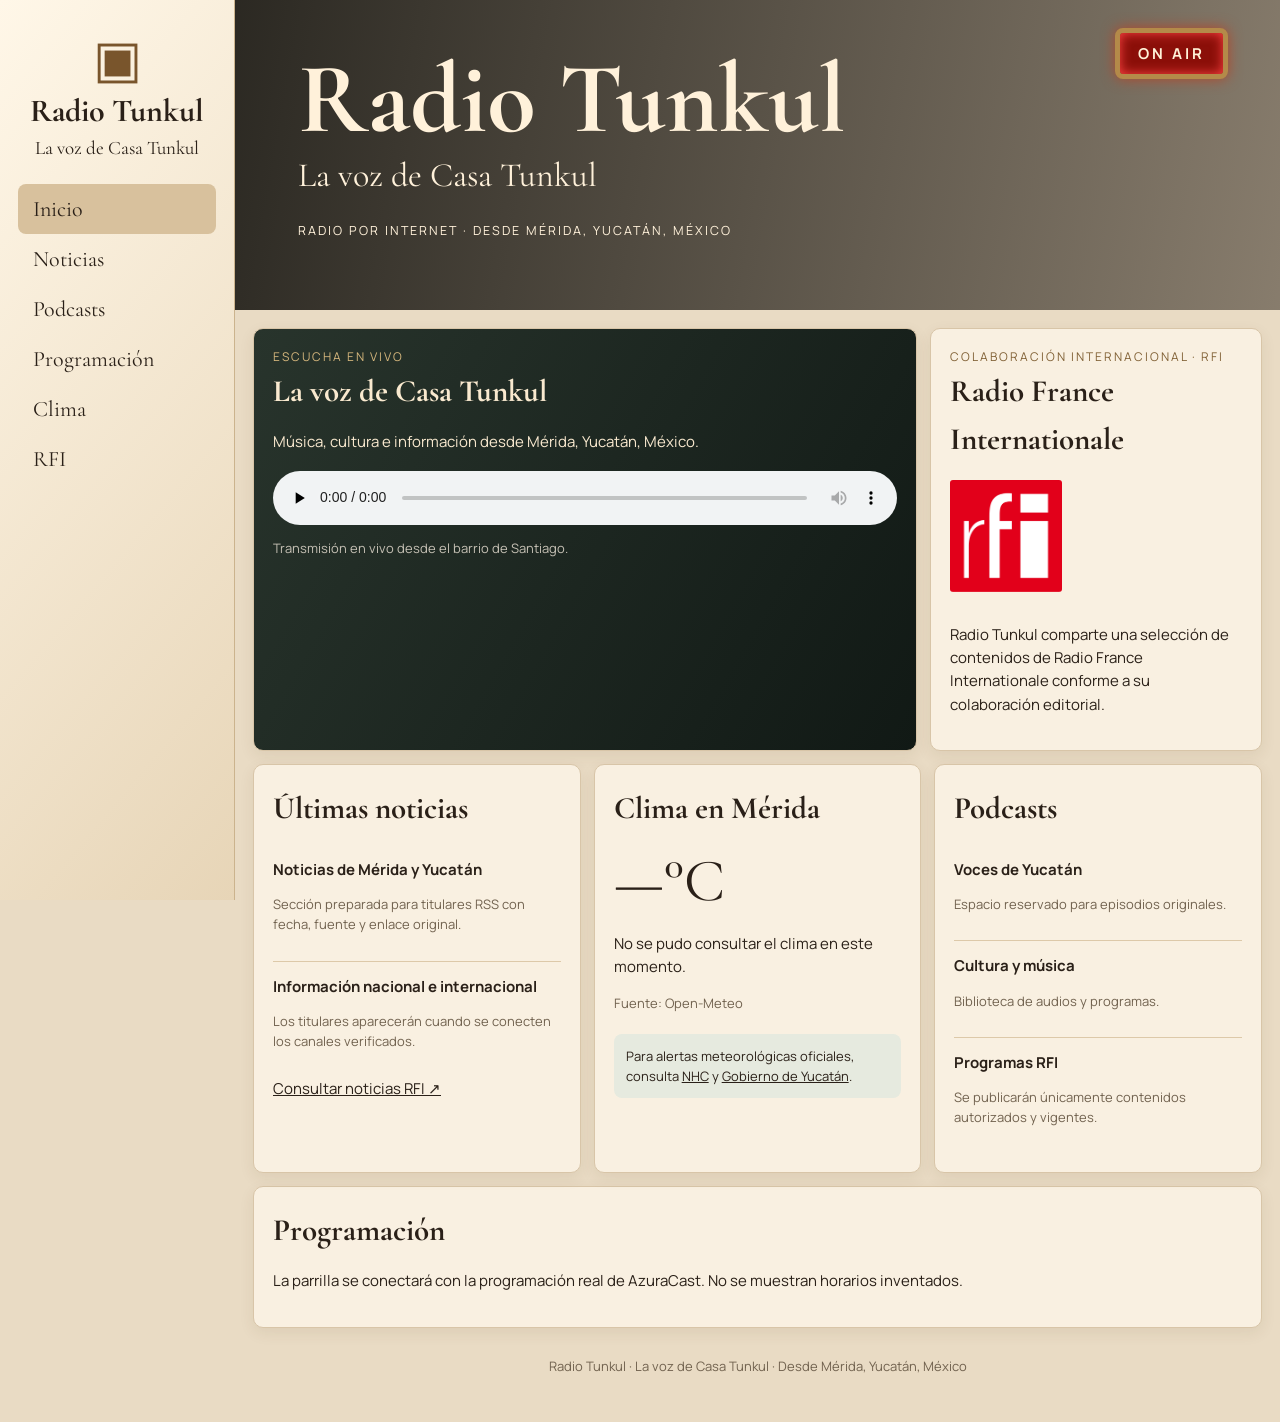
==== radio/index.html @ 583a56f0 "Add Radio Tunkul vintage page with live player" ====
<!doctype html>
<html lang="es">
<head>
  <meta charset="utf-8">
  <meta name="viewport" content="width=device-width,initial-scale=1">
  <title>Radio Tunkul | La voz de Casa Tunkul</title>
  <link rel="preconnect" href="https://fonts.googleapis.com">
  <link rel="preconnect" href="https://fonts.gstatic.com" crossorigin>
  <link href="https://fonts.googleapis.com/css2?family=Cormorant+Garamond:wght@500;600;700&family=Manrope:wght@400;500;700&display=swap" rel="stylesheet">
  <style>
    :root{--paper:#f4ead9;--gold:#b88a4a;--ink:#2a2018;--forest:#19211e;--line:#d8c5a8}*{box-sizing:border-box}html{scroll-behavior:smooth}body{margin:0;background:#e9dbc4;color:var(--ink);font:15px/1.55 Manrope,Arial,sans-serif}h1,h2,.brand{font-family:"Cormorant Garamond",Georgia,serif}a{color:inherit}.side{position:fixed;inset:0 auto 0 0;width:235px;padding:28px 18px;background:linear-gradient(130deg,#fff7e8,#e7d5b7);border-right:1px solid #cbb38d;z-index:2}.logo{text-align:center;padding:6px 0 25px}.mark{font:52px/1 Georgia,serif;color:#79552c}.brand{font-size:32px;font-weight:700}.tag{font:19px "Cormorant Garamond",Georgia,serif}.side nav a{display:block;padding:12px 15px;border-radius:8px;text-decoration:none;font:22px "Cormorant Garamond",Georgia,serif}.side nav a:hover,.side nav a:first-child{background:#d8c19d}main{margin-left:235px}.hero{position:relative;min-height:310px;padding:55px 6%;color:#fff1da;background:linear-gradient(100deg,rgba(17,16,12,.88),rgba(29,21,13,.48)),url("https://images.unsplash.com/photo-1516280440614-37939bbacd81?w=1400") center/cover}.hero h1{margin:0;font-size:clamp(55px,8vw,100px);line-height:.9}.hero p{margin:10px 0 22px;font:34px "Cormorant Garamond",Georgia,serif}.hero small{letter-spacing:2px}.onair{position:absolute;right:5%;top:28px;padding:9px 18px;border:5px solid #b48a49;border-radius:8px;background:#8b0f09;color:#fff2d8;box-shadow:0 0 14px #b3482b,inset 0 0 12px #f44;font-weight:700;letter-spacing:3px}.content{max-width:1500px;margin:auto;padding:18px}.top,.grid{display:grid;gap:13px}.top{grid-template-columns:2fr 1fr}.grid{grid-template-columns:repeat(3,1fr);margin-top:13px}.card{padding:19px;border:1px solid var(--line);border-radius:10px;background:#f9f0e1;box-shadow:0 5px 15px #5b3a1b15}.player{color:#f9e9cf;background:linear-gradient(120deg,#28342c,#111915)}.eyebrow{color:#d6b77d;font-size:12px;letter-spacing:2px;text-transform:uppercase}.player h2{margin:10px 0;font-size:40px}.card h2{margin:0 0 13px;font-size:31px}audio{display:block;width:100%;margin:18px 0 10px;accent-color:var(--gold)}.note,.muted{font-size:13px}.note{color:#c6c1b5}.muted{color:#71624f}.rfi-logo{width:112px;height:112px;object-fit:contain;border-radius:3px;margin:4px 0 10px}.item{padding:13px 0;border-top:1px solid #ddc9a9}.item:first-of-type{border-top:0}.temperature{font:60px "Cormorant Garamond",Georgia,serif}.notice{margin-top:20px;padding:12px;border-radius:8px;background:#e6eadf;font-size:13px}.foot{margin-top:13px}.copyright{text-align:center;padding:15px;color:#71624f;font-size:13px}@media(max-width:900px){.side{position:static;width:auto;padding:10px 15px}.logo{padding:0}.mark{font-size:28px}.brand{font-size:25px}.side nav{display:flex;gap:3px;overflow:auto}.side nav a{padding:10px;white-space:nowrap;font-size:18px}main{margin:0}.hero{min-height:280px;padding:75px 20px 30px}.onair{top:14px;right:14px;font-size:13px;border-width:4px}.top,.grid{grid-template-columns:1fr}.content{padding:10px}}
  </style>
</head>
<body>
  <aside class="side"><div class="logo"><div class="mark" aria-hidden="true">▣</div><div class="brand">Radio Tunkul</div><div class="tag">La voz de Casa Tunkul</div></div><nav><a href="#inicio">Inicio</a><a href="#noticias">Noticias</a><a href="#podcasts">Podcasts</a><a href="#programacion">Programación</a><a href="#clima">Clima</a><a href="#rfi">RFI</a></nav></aside>
  <main>
    <header class="hero" id="inicio"><div class="onair">ON AIR</div><h1>Radio Tunkul</h1><p>La voz de Casa Tunkul</p><small>RADIO POR INTERNET · DESDE MÉRIDA, YUCATÁN, MÉXICO</small></header>
    <div class="content">
      <div class="top">
        <section class="card player"><div class="eyebrow">Escucha en vivo</div><h2>La voz de Casa Tunkul</h2><p>Música, cultura e información desde Mérida, Yucatán, México.</p><audio controls preload="none" aria-label="Escuchar Radio Tunkul"><source src="/radio-stream/listen/radio_tunkul/radio.mp3" type="audio/mpeg">Tu navegador no puede reproducir esta señal.</audio><p class="note" id="now-playing">Transmisión en vivo desde el barrio de Santiago.</p></section>
        <section class="card" id="rfi"><div class="eyebrow" style="color:#816136">Colaboración internacional · RFI</div><h2>Radio France Internationale</h2><a href="https://www.rfi.fr/es/" rel="noopener" target="_blank" aria-label="Visitar RFI"><img class="rfi-logo" alt="Logotipo de Radio France Internationale" src="[data-uri]"></a><p>Radio Tunkul comparte una selección de contenidos de Radio France Internationale conforme a su colaboración editorial.</p></section>
      </div>
      <div class="grid"><section class="card" id="noticias"><h2>Últimas noticias</h2><div class="item"><strong>Noticias de Mérida y Yucatán</strong><p class="muted">Sección preparada para titulares RSS con fecha, fuente y enlace original.</p></div><div class="item"><strong>Información nacional e internacional</strong><p class="muted">Los titulares aparecerán cuando se conecten los canales verificados.</p></div><a href="https://www.rfi.fr/es/" rel="noopener" target="_blank">Consultar noticias RFI ↗</a></section><section class="card" id="clima"><h2>Clima en Mérida</h2><div class="temperature" id="temperature">—°C</div><p id="weather">Consultando el tiempo actual…</p><p class="muted" id="updated">Fuente: Open-Meteo</p><div class="notice">Para alertas meteorológicas oficiales, consulta <a href="https://www.nhc.noaa.gov/" rel="noopener" target="_blank">NHC</a> y <a href="https://www.yucatan.gob.mx/" rel="noopener" target="_blank">Gobierno de Yucatán</a>.</div></section><section class="card" id="podcasts"><h2>Podcasts</h2><div class="item"><strong>Voces de Yucatán</strong><p class="muted">Espacio reservado para episodios originales.</p></div><div class="item"><strong>Cultura y música</strong><p class="muted">Biblioteca de audios y programas.</p></div><div class="item"><strong>Programas RFI</strong><p class="muted">Se publicarán únicamente contenidos autorizados y vigentes.</p></div></section></div>
      <section class="card foot" id="programacion"><h2>Programación</h2><p>La parrilla se conectará con la programación real de AzuraCast. No se muestran horarios inventados.</p></section><p class="copyright">Radio Tunkul · La voz de Casa Tunkul · Desde Mérida, Yucatán, México</p>
    </div>
  </main>
  <script>fetch('https://api.open-meteo.com/v1/forecast?latitude=20.9674&longitude=-89.5926&current=temperature_2m,relative_humidity_2m,apparent_temperature&timezone=America%2FMerida').then(r=>r.ok?r.json():Promise.reject()).then(d=>{const c=d.current;document.getElementById('temperature').textContent=Math.round(c.temperature_2m)+'°C';document.getElementById('weather').textContent='Sensación térmica: '+Math.round(c.apparent_temperature)+'°C · Humedad: '+c.relative_humidity_2m+'%';document.getElementById('updated').textContent='Open-Meteo · '+c.time.replace('T',' ')}).catch(()=>document.getElementById('weather').textContent='No se pudo consultar el clima en este momento.');</script>
</body>
</html>
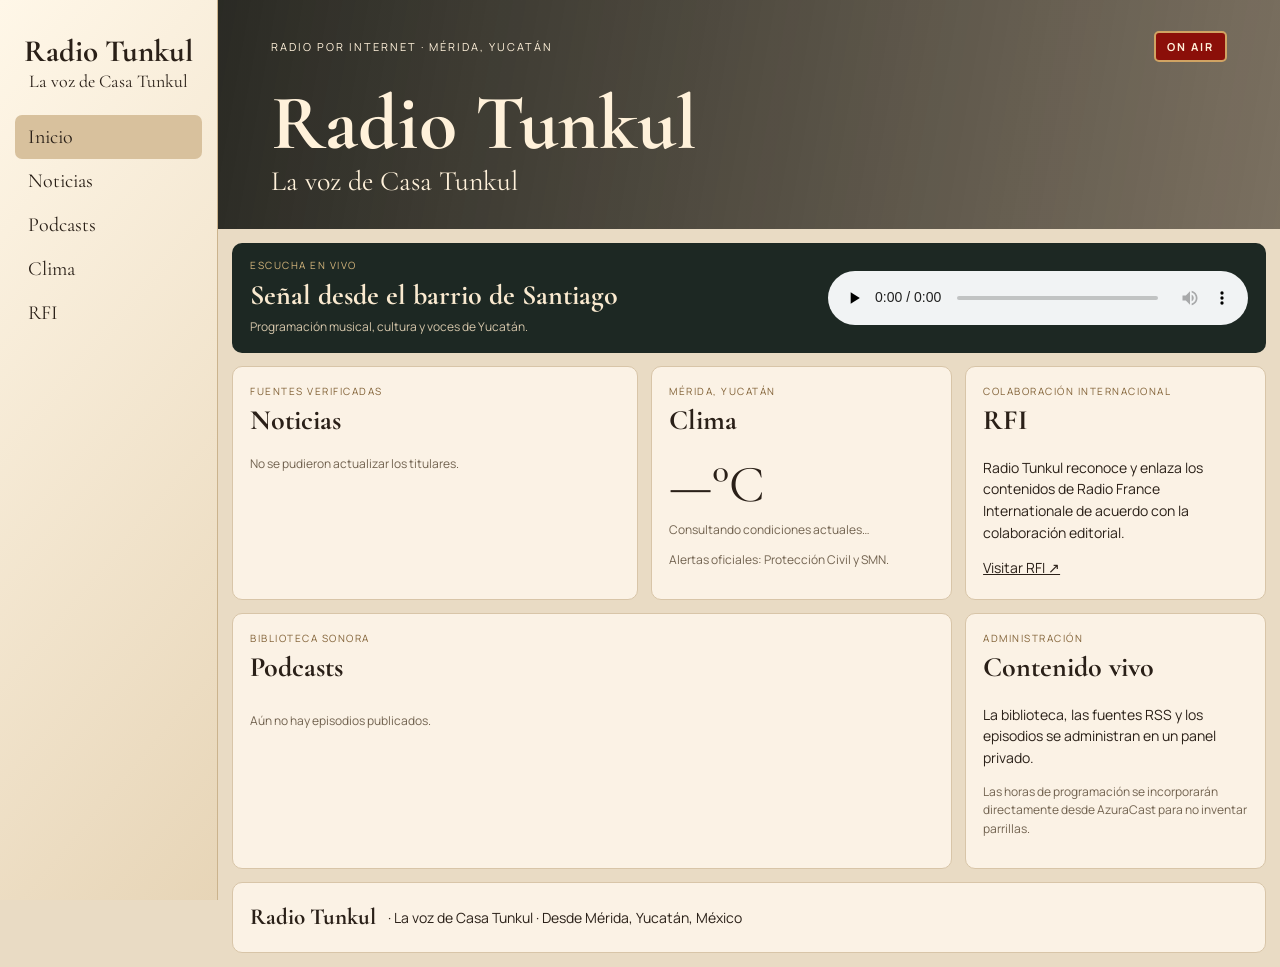
==== commit 32cce870: "Refine Radio Tunkul editorial portal" ====
--- a/radio/index.html
+++ b/radio/index.html
@@ -1,29 +1 @@
-<!doctype html>
-<html lang="es">
-<head>
-  <meta charset="utf-8">
-  <meta name="viewport" content="width=device-width,initial-scale=1">
-  <title>Radio Tunkul | La voz de Casa Tunkul</title>
-  <link rel="preconnect" href="https://fonts.googleapis.com">
-  <link rel="preconnect" href="https://fonts.gstatic.com" crossorigin>
-  <link href="https://fonts.googleapis.com/css2?family=Cormorant+Garamond:wght@500;600;700&family=Manrope:wght@400;500;700&display=swap" rel="stylesheet">
-  <style>
-    :root{--paper:#f4ead9;--gold:#b88a4a;--ink:#2a2018;--forest:#19211e;--line:#d8c5a8}*{box-sizing:border-box}html{scroll-behavior:smooth}body{margin:0;background:#e9dbc4;color:var(--ink);font:15px/1.55 Manrope,Arial,sans-serif}h1,h2,.brand{font-family:"Cormorant Garamond",Georgia,serif}a{color:inherit}.side{position:fixed;inset:0 auto 0 0;width:235px;padding:28px 18px;background:linear-gradient(130deg,#fff7e8,#e7d5b7);border-right:1px solid #cbb38d;z-index:2}.logo{text-align:center;padding:6px 0 25px}.mark{font:52px/1 Georgia,serif;color:#79552c}.brand{font-size:32px;font-weight:700}.tag{font:19px "Cormorant Garamond",Georgia,serif}.side nav a{display:block;padding:12px 15px;border-radius:8px;text-decoration:none;font:22px "Cormorant Garamond",Georgia,serif}.side nav a:hover,.side nav a:first-child{background:#d8c19d}main{margin-left:235px}.hero{position:relative;min-height:310px;padding:55px 6%;color:#fff1da;background:linear-gradient(100deg,rgba(17,16,12,.88),rgba(29,21,13,.48)),url("https://images.unsplash.com/photo-1516280440614-37939bbacd81?w=1400") center/cover}.hero h1{margin:0;font-size:clamp(55px,8vw,100px);line-height:.9}.hero p{margin:10px 0 22px;font:34px "Cormorant Garamond",Georgia,serif}.hero small{letter-spacing:2px}.onair{position:absolute;right:5%;top:28px;padding:9px 18px;border:5px solid #b48a49;border-radius:8px;background:#8b0f09;color:#fff2d8;box-shadow:0 0 14px #b3482b,inset 0 0 12px #f44;font-weight:700;letter-spacing:3px}.content{max-width:1500px;margin:auto;padding:18px}.top,.grid{display:grid;gap:13px}.top{grid-template-columns:2fr 1fr}.grid{grid-template-columns:repeat(3,1fr);margin-top:13px}.card{padding:19px;border:1px solid var(--line);border-radius:10px;background:#f9f0e1;box-shadow:0 5px 15px #5b3a1b15}.player{color:#f9e9cf;background:linear-gradient(120deg,#28342c,#111915)}.eyebrow{color:#d6b77d;font-size:12px;letter-spacing:2px;text-transform:uppercase}.player h2{margin:10px 0;font-size:40px}.card h2{margin:0 0 13px;font-size:31px}audio{display:block;width:100%;margin:18px 0 10px;accent-color:var(--gold)}.note,.muted{font-size:13px}.note{color:#c6c1b5}.muted{color:#71624f}.rfi-logo{width:112px;height:112px;object-fit:contain;border-radius:3px;margin:4px 0 10px}.item{padding:13px 0;border-top:1px solid #ddc9a9}.item:first-of-type{border-top:0}.temperature{font:60px "Cormorant Garamond",Georgia,serif}.notice{margin-top:20px;padding:12px;border-radius:8px;background:#e6eadf;font-size:13px}.foot{margin-top:13px}.copyright{text-align:center;padding:15px;color:#71624f;font-size:13px}@media(max-width:900px){.side{position:static;width:auto;padding:10px 15px}.logo{padding:0}.mark{font-size:28px}.brand{font-size:25px}.side nav{display:flex;gap:3px;overflow:auto}.side nav a{padding:10px;white-space:nowrap;font-size:18px}main{margin:0}.hero{min-height:280px;padding:75px 20px 30px}.onair{top:14px;right:14px;font-size:13px;border-width:4px}.top,.grid{grid-template-columns:1fr}.content{padding:10px}}
-  </style>
-</head>
-<body>
-  <aside class="side"><div class="logo"><div class="mark" aria-hidden="true">▣</div><div class="brand">Radio Tunkul</div><div class="tag">La voz de Casa Tunkul</div></div><nav><a href="#inicio">Inicio</a><a href="#noticias">Noticias</a><a href="#podcasts">Podcasts</a><a href="#programacion">Programación</a><a href="#clima">Clima</a><a href="#rfi">RFI</a></nav></aside>
-  <main>
-    <header class="hero" id="inicio"><div class="onair">ON AIR</div><h1>Radio Tunkul</h1><p>La voz de Casa Tunkul</p><small>RADIO POR INTERNET · DESDE MÉRIDA, YUCATÁN, MÉXICO</small></header>
-    <div class="content">
-      <div class="top">
-        <section class="card player"><div class="eyebrow">Escucha en vivo</div><h2>La voz de Casa Tunkul</h2><p>Música, cultura e información desde Mérida, Yucatán, México.</p><audio controls preload="none" aria-label="Escuchar Radio Tunkul"><source src="/radio-stream/listen/radio_tunkul/radio.mp3" type="audio/mpeg">Tu navegador no puede reproducir esta señal.</audio><p class="note" id="now-playing">Transmisión en vivo desde el barrio de Santiago.</p></section>
-        <section class="card" id="rfi"><div class="eyebrow" style="color:#816136">Colaboración internacional · RFI</div><h2>Radio France Internationale</h2><a href="https://www.rfi.fr/es/" rel="noopener" target="_blank" aria-label="Visitar RFI"><img class="rfi-logo" alt="Logotipo de Radio France Internationale" src="[data-uri]"></a><p>Radio Tunkul comparte una selección de contenidos de Radio France Internationale conforme a su colaboración editorial.</p></section>
-      </div>
-      <div class="grid"><section class="card" id="noticias"><h2>Últimas noticias</h2><div class="item"><strong>Noticias de Mérida y Yucatán</strong><p class="muted">Sección preparada para titulares RSS con fecha, fuente y enlace original.</p></div><div class="item"><strong>Información nacional e internacional</strong><p class="muted">Los titulares aparecerán cuando se conecten los canales verificados.</p></div><a href="https://www.rfi.fr/es/" rel="noopener" target="_blank">Consultar noticias RFI ↗</a></section><section class="card" id="clima"><h2>Clima en Mérida</h2><div class="temperature" id="temperature">—°C</div><p id="weather">Consultando el tiempo actual…</p><p class="muted" id="updated">Fuente: Open-Meteo</p><div class="notice">Para alertas meteorológicas oficiales, consulta <a href="https://www.nhc.noaa.gov/" rel="noopener" target="_blank">NHC</a> y <a href="https://www.yucatan.gob.mx/" rel="noopener" target="_blank">Gobierno de Yucatán</a>.</div></section><section class="card" id="podcasts"><h2>Podcasts</h2><div class="item"><strong>Voces de Yucatán</strong><p class="muted">Espacio reservado para episodios originales.</p></div><div class="item"><strong>Cultura y música</strong><p class="muted">Biblioteca de audios y programas.</p></div><div class="item"><strong>Programas RFI</strong><p class="muted">Se publicarán únicamente contenidos autorizados y vigentes.</p></div></section></div>
-      <section class="card foot" id="programacion"><h2>Programación</h2><p>La parrilla se conectará con la programación real de AzuraCast. No se muestran horarios inventados.</p></section><p class="copyright">Radio Tunkul · La voz de Casa Tunkul · Desde Mérida, Yucatán, México</p>
-    </div>
-  </main>
-  <script>fetch('https://api.open-meteo.com/v1/forecast?latitude=20.9674&longitude=-89.5926&current=temperature_2m,relative_humidity_2m,apparent_temperature&timezone=America%2FMerida').then(r=>r.ok?r.json():Promise.reject()).then(d=>{const c=d.current;document.getElementById('temperature').textContent=Math.round(c.temperature_2m)+'°C';document.getElementById('weather').textContent='Sensación térmica: '+Math.round(c.apparent_temperature)+'°C · Humedad: '+c.relative_humidity_2m+'%';document.getElementById('updated').textContent='Open-Meteo · '+c.time.replace('T',' ')}).catch(()=>document.getElementById('weather').textContent='No se pudo consultar el clima en este momento.');</script>
-</body>
-</html>
+<!doctype html><html lang="es"><head><meta charset="utf-8"><meta name="viewport" content="width=device-width,initial-scale=1"><title>Radio Tunkul | La voz de Casa Tunkul</title><link rel="preconnect" href="https://fonts.googleapis.com"><link rel="preconnect" href="https://fonts.gstatic.com" crossorigin><link href="https://fonts.googleapis.com/css2?family=Cormorant+Garamond:wght@500;600;700&family=Manrope:wght@400;500;700&display=swap" rel="stylesheet"><style>:root{--paper:#f4ead9;--ink:#2a2018;--forest:#1d2823;--gold:#b88a4a;--line:#d8c5a8}*{box-sizing:border-box}body{margin:0;background:#e9dbc4;color:var(--ink);font:14px/1.55 Manrope,sans-serif}h1,h2,h3{font-family:'Cormorant Garamond',Georgia,serif}a{color:inherit}.side{position:fixed;inset:0 auto 0 0;width:218px;padding:25px 15px;background:linear-gradient(130deg,#fff7e8,#e7d5b7);border-right:1px solid #cbb38d}.brand{text-align:center;padding:7px 0 22px}.brand b{display:block;font:700 31px 'Cormorant Garamond',Georgia,serif}.brand span{font:18px 'Cormorant Garamond',Georgia,serif}.side a{display:block;padding:10px 13px;border-radius:7px;text-decoration:none;font:20px 'Cormorant Garamond',Georgia,serif}.side a:hover,.side a:first-child{background:#d8c19d}main{margin-left:218px}.hero{padding:31px 5%;color:#fff1da;background:linear-gradient(100deg,rgba(16,18,14,.88),rgba(32,24,14,.55)),url('https://images.unsplash.com/photo-1516280440614-37939bbacd81?w=1400') center/cover}.topline{display:flex;justify-content:space-between;align-items:center;font-size:11px;letter-spacing:2px}.live{padding:5px 11px;background:#8b0f09;border:2px solid #d0a363;border-radius:5px;font-weight:700}.hero h1{margin:26px 0 0;font-size:clamp(48px,7vw,78px);line-height:.9}.hero p{margin:6px 0 0;font:28px 'Cormorant Garamond',Georgia,serif}.content{max-width:1260px;margin:auto;padding:14px}.player{display:flex;gap:18px;align-items:center;padding:15px 18px;background:var(--forest);color:#f9e9cf;border-radius:10px}.player h2{margin:0;font-size:28px}.player p{margin:1px 0;color:#d6c7ab;font-size:12px}.player audio{width:min(420px,100%);margin-left:auto;accent-color:var(--gold)}.grid{display:grid;grid-template-columns:1.35fr 1fr 1fr;gap:13px;margin-top:13px}.card{padding:17px;background:#fbf2e5;border:1px solid var(--line);border-radius:10px}.card h2{margin:0 0 10px;font-size:28px}.eyebrow{font-size:10px;letter-spacing:1.5px;text-transform:uppercase;color:#816136}.item{padding:11px 0;border-top:1px solid #e1ccb0}.item:first-of-type{border:0}.item a{text-decoration:none;font-weight:700}.muted{color:#71624f;font-size:12px}.podcasts{grid-column:span 2}.pod-grid{display:grid;grid-template-columns:repeat(2,1fr);gap:10px}.pod{padding:12px;background:#f2e4cd;border-radius:8px}.pod audio{width:100%;margin-top:8px;height:32px}.weather{font:52px 'Cormorant Garamond',Georgia,serif;margin:5px 0}.rfi{display:flex;align-items:center;gap:12px;margin-top:13px}.rfi strong{font-family:'Cormorant Garamond',Georgia,serif;font-size:23px}.footer{padding:20px;text-align:center;color:#71624f;font-size:12px}@media(max-width:900px){.side{position:static;width:auto;padding:8px 12px}.brand{padding:0}.side nav{display:flex;gap:3px;overflow:auto}.side a{white-space:nowrap;font-size:17px;padding:8px}main{margin:0}.grid{grid-template-columns:1fr}.podcasts{grid-column:auto}.pod-grid{grid-template-columns:1fr}.player{display:block}.player audio{margin:12px 0 0;width:100%}}</style></head><body><aside class="side"><div class="brand"><b>Radio Tunkul</b><span>La voz de Casa Tunkul</span></div><nav><a href="#inicio">Inicio</a><a href="#noticias">Noticias</a><a href="#podcasts">Podcasts</a><a href="#clima">Clima</a><a href="#rfi">RFI</a></nav></aside><main><header class="hero" id="inicio"><div class="topline"><span>RADIO POR INTERNET · MÉRIDA, YUCATÁN</span><span class="live">ON AIR</span></div><h1>Radio Tunkul</h1><p>La voz de Casa Tunkul</p></header><div class="content"><section class="player"><div><div class="eyebrow" style="color:#d6b77d">Escucha en vivo</div><h2>Señal desde el barrio de Santiago</h2><p>Programación musical, cultura y voces de Yucatán.</p></div><audio controls preload="none" aria-label="Escuchar Radio Tunkul"><source src="/radio-stream/listen/radio_tunkul/radio.mp3" type="audio/mpeg">Tu navegador no puede reproducir esta señal.</audio></section><div class="grid"><section class="card" id="noticias"><div class="eyebrow">Fuentes verificadas</div><h2>Noticias</h2><div id="news"><p class="muted">Actualizando titulares…</p></div></section><section class="card" id="clima"><div class="eyebrow">Mérida, Yucatán</div><h2>Clima</h2><div class="weather" id="temp">—°C</div><div id="weather" class="muted">Consultando condiciones actuales…</div><p class="muted">Alertas oficiales: Protección Civil y SMN.</p></section><section class="card" id="rfi"><div class="eyebrow">Colaboración internacional</div><h2>RFI</h2><p>Radio Tunkul reconoce y enlaza los contenidos de Radio France Internationale de acuerdo con la colaboración editorial.</p><a href="https://www.rfi.fr/es/" target="_blank" rel="noopener">Visitar RFI ↗</a></section><section class="card podcasts" id="podcasts"><div class="eyebrow">Biblioteca sonora</div><h2>Podcasts</h2><div id="podcasts-list" class="pod-grid"><p class="muted">Aún no hay episodios publicados.</p></div></section><section class="card"><div class="eyebrow">Administración</div><h2>Contenido vivo</h2><p>La biblioteca, las fuentes RSS y los episodios se administran en un panel privado.</p><p class="muted">Las horas de programación se incorporarán directamente desde AzuraCast para no inventar parrillas.</p></section></div><section class="card rfi"><strong>Radio Tunkul</strong><span>· La voz de Casa Tunkul · Desde Mérida, Yucatán, México</span></section></div></main><script>const esc=s=>String(s||'').replace(/[&<>"']/g,c=>({'&':'&amp;','<':'&lt;','>':'&gt;','"':'&quot;',"'":'&#39;'}[c]));fetch('/radio/api/content.php').then(r=>r.json()).then(d=>{let p=d.podcasts||[];document.getElementById('podcasts-list').innerHTML=p.length?p.map(x=>`<article class="pod"><strong>${esc(x.title)}</strong><div class="muted">${esc(x.category||'')} · ${esc(x.date||'')}</div><p class="muted">${esc(x.description||'')}</p><audio controls preload="none" src="${esc(x.audio)}"></audio></article>`).join(''):'<p class="muted">Aún no hay episodios publicados.</p>'}).catch(()=>{});fetch('/radio/api/news.php').then(r=>r.json()).then(d=>{let n=d.items||[];document.getElementById('news').innerHTML=n.length?n.map(x=>`<article class="item"><a href="${esc(x.link)}" target="_blank" rel="noopener">${esc(x.title)}</a><div class="muted">${esc(x.source)} · ${x.date?new Date(x.date).toLocaleDateString('es-MX'):''}</div></article>`).join(''):'<p class="muted">Agrega fuentes RSS desde el panel privado.</p>'}).catch(()=>document.getElementById('news').innerHTML='<p class="muted">No se pudieron actualizar los titulares.</p>');fetch('https://api.open-meteo.com/v1/forecast?latitude=20.9674&longitude=-89.5926&current=temperature_2m,apparent_temperature,relative_humidity_2m&timezone=America%2FMerida').then(r=>r.json()).then(d=>{let c=d.current;document.getElementById('temp').textContent=Math.round(c.temperature_2m)+'°C';document.getElementById('weather').textContent='Sensación '+Math.round(c.apparent_temperature)+'°C · Humedad '+c.relative_humidity_2m+'%'}).catch(()=>{});</script></body></html>
